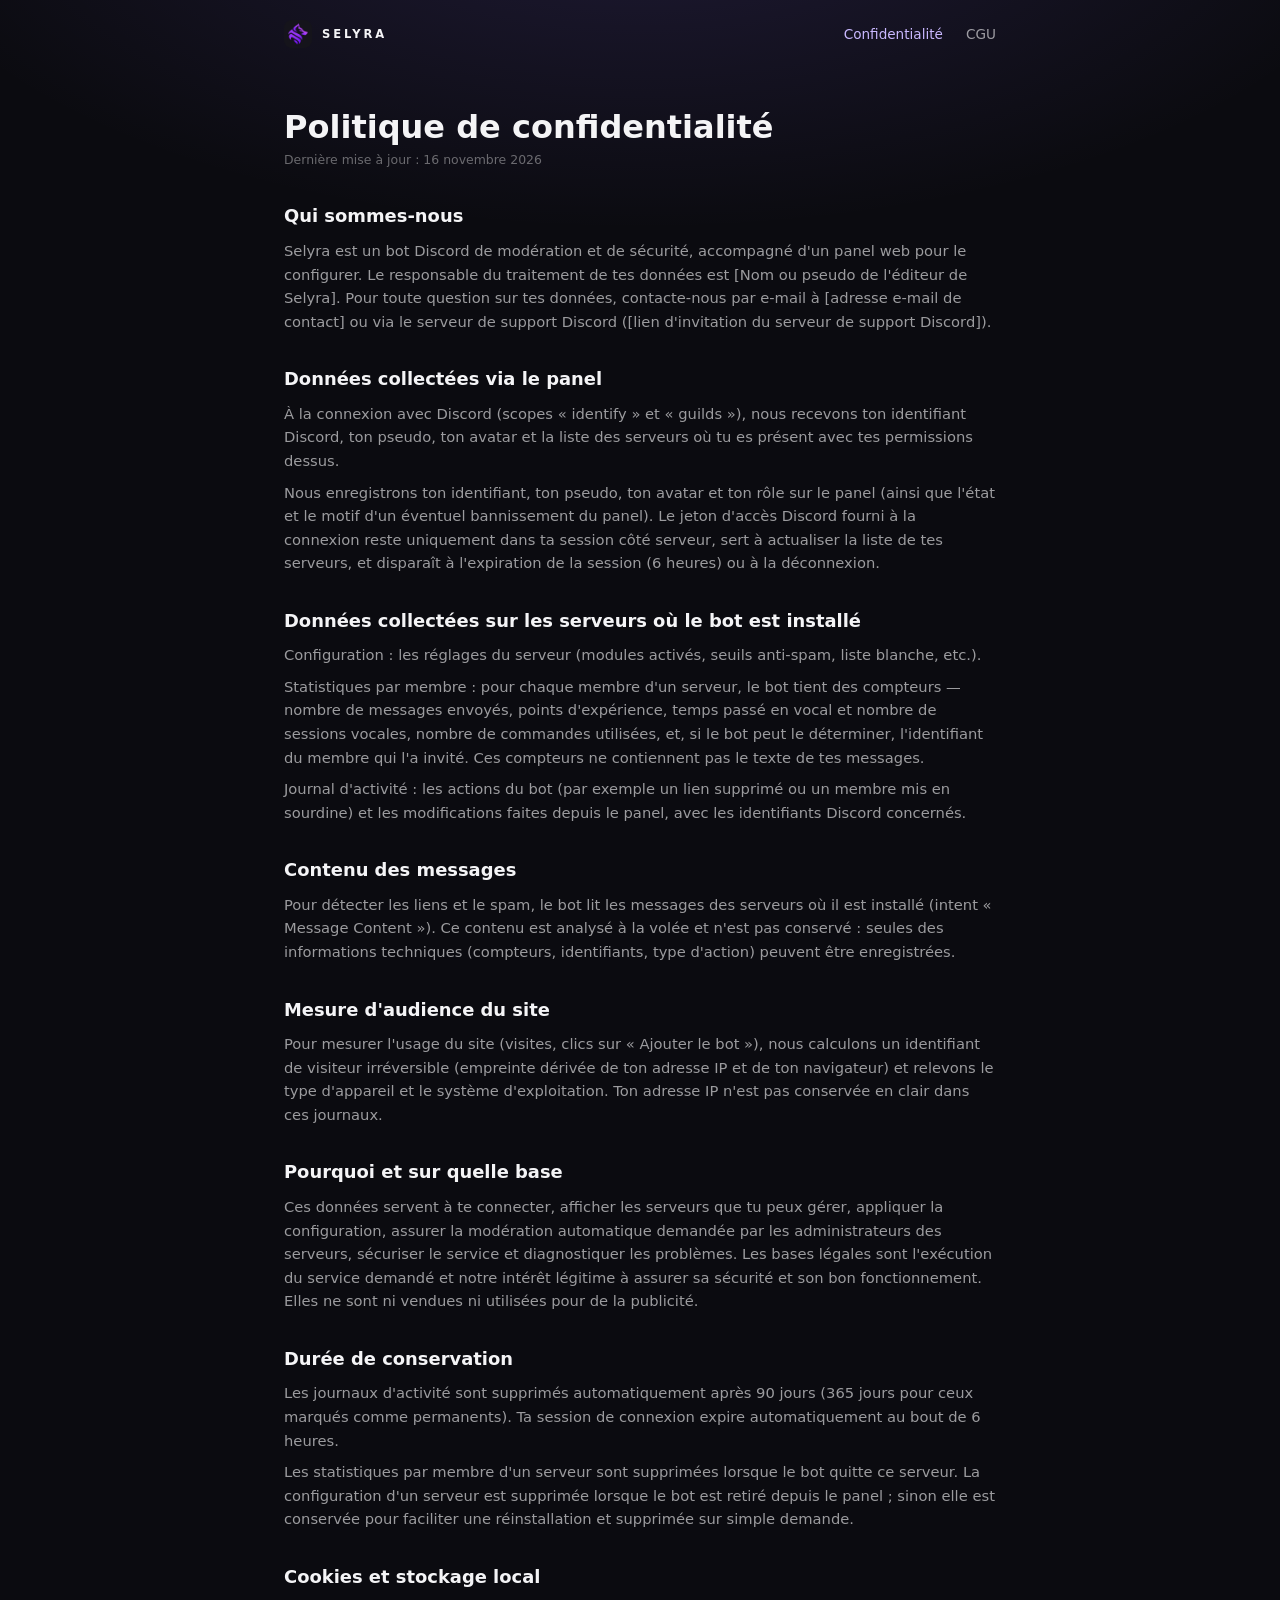
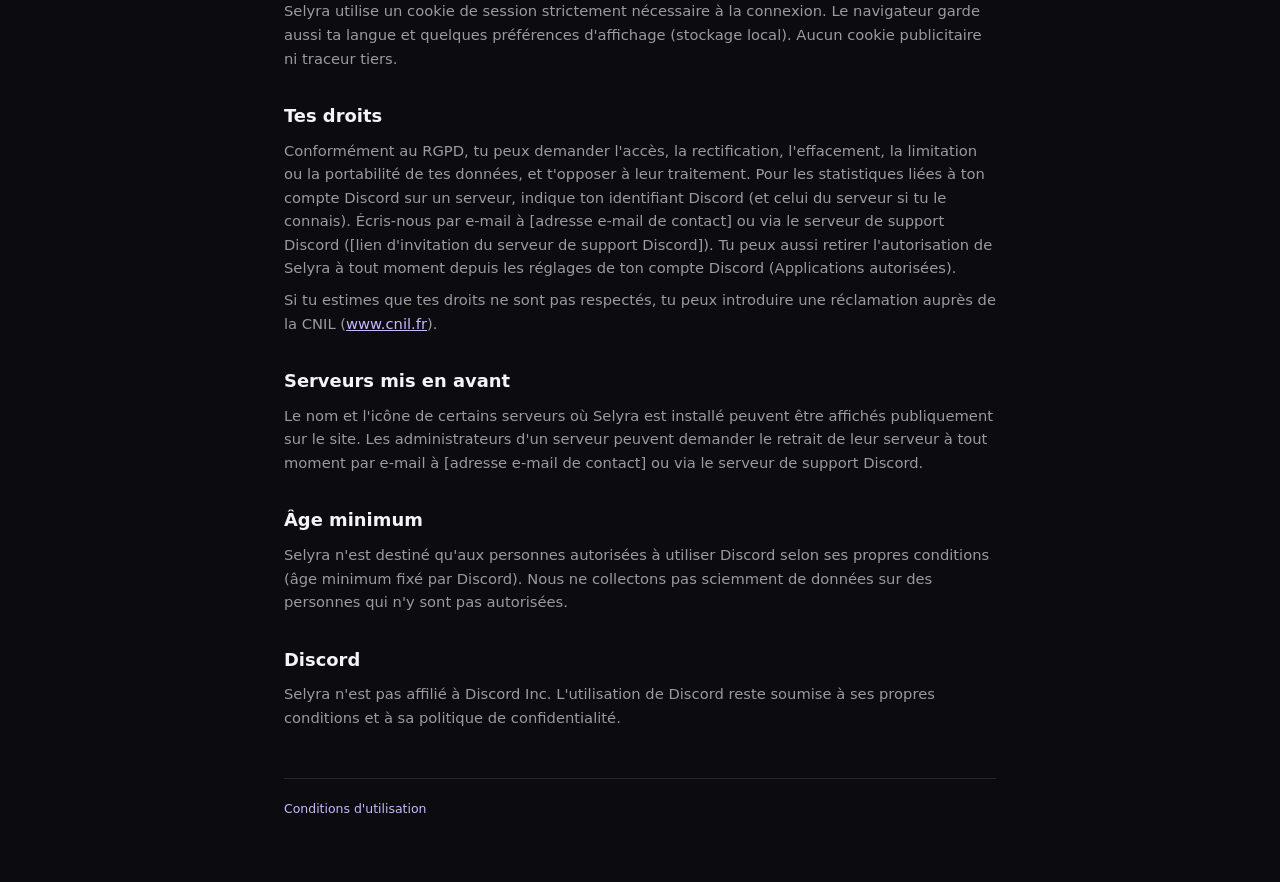
==== privacy.html @ 271e82d6 "selyra legal" ====
<!doctype html>
<html lang="fr">
<head>
  <meta charset="utf-8">
  <meta name="viewport" content="width=device-width, initial-scale=1">
  <title>Politique de confidentialité – Selyra</title>
  <meta name="description" content="Politique de confidentialité de Selyra, bot Discord de modération et de sécurité.">
  <link rel="icon" href="selyra.webp" type="image/webp">
  <link rel="stylesheet" href="style.css">
</head>
<body>
<div class="wrap">
  <header class="topbar">
    <a class="brand" href="index.html"><img src="selyra.webp" alt="">SELYRA</a>
    <nav>
      <a href="privacy.html" aria-current="page">Confidentialité</a>
      <a href="terms.html">CGU</a>
    </nav>
  </header>

  <main>
    <h1>Politique de confidentialité</h1>
    <p class="updated">Dernière mise à jour : 16 novembre 2026</p>

    <section>
      <h2>Qui sommes-nous</h2>
      <p>Selyra est un bot Discord de modération et de sécurité, accompagné d'un panel web pour le configurer. Le responsable du traitement de tes données est <span data-c="editor">[Nom ou pseudo de l'éditeur de Selyra]</span>. Pour toute question sur tes données, contacte-nous par e-mail à <span data-c="email">[adresse e-mail de contact]</span> ou via le serveur de support Discord (<span data-c="support">[lien d'invitation du serveur de support Discord]</span>).</p>
    </section>

    <section>
      <h2>Données collectées via le panel</h2>
      <p>À la connexion avec Discord (scopes « identify » et « guilds »), nous recevons ton identifiant Discord, ton pseudo, ton avatar et la liste des serveurs où tu es présent avec tes permissions dessus.</p>
      <p>Nous enregistrons ton identifiant, ton pseudo, ton avatar et ton rôle sur le panel (ainsi que l'état et le motif d'un éventuel bannissement du panel). Le jeton d'accès Discord fourni à la connexion reste uniquement dans ta session côté serveur, sert à actualiser la liste de tes serveurs, et disparaît à l'expiration de la session (6 heures) ou à la déconnexion.</p>
    </section>

    <section>
      <h2>Données collectées sur les serveurs où le bot est installé</h2>
      <p>Configuration : les réglages du serveur (modules activés, seuils anti-spam, liste blanche, etc.).</p>
      <p>Statistiques par membre : pour chaque membre d'un serveur, le bot tient des compteurs — nombre de messages envoyés, points d'expérience, temps passé en vocal et nombre de sessions vocales, nombre de commandes utilisées, et, si le bot peut le déterminer, l'identifiant du membre qui l'a invité. Ces compteurs ne contiennent pas le texte de tes messages.</p>
      <p>Journal d'activité : les actions du bot (par exemple un lien supprimé ou un membre mis en sourdine) et les modifications faites depuis le panel, avec les identifiants Discord concernés.</p>
    </section>

    <section>
      <h2>Contenu des messages</h2>
      <p>Pour détecter les liens et le spam, le bot lit les messages des serveurs où il est installé (intent « Message Content »). Ce contenu est analysé à la volée et n'est pas conservé : seules des informations techniques (compteurs, identifiants, type d'action) peuvent être enregistrées.</p>
    </section>

    <section>
      <h2>Mesure d'audience du site</h2>
      <p>Pour mesurer l'usage du site (visites, clics sur « Ajouter le bot »), nous calculons un identifiant de visiteur irréversible (empreinte dérivée de ton adresse IP et de ton navigateur) et relevons le type d'appareil et le système d'exploitation. Ton adresse IP n'est pas conservée en clair dans ces journaux.</p>
    </section>

    <section>
      <h2>Pourquoi et sur quelle base</h2>
      <p>Ces données servent à te connecter, afficher les serveurs que tu peux gérer, appliquer la configuration, assurer la modération automatique demandée par les administrateurs des serveurs, sécuriser le service et diagnostiquer les problèmes. Les bases légales sont l'exécution du service demandé et notre intérêt légitime à assurer sa sécurité et son bon fonctionnement. Elles ne sont ni vendues ni utilisées pour de la publicité.</p>
    </section>

    <section>
      <h2>Durée de conservation</h2>
      <p>Les journaux d'activité sont supprimés automatiquement après 90 jours (365 jours pour ceux marqués comme permanents). Ta session de connexion expire automatiquement au bout de 6 heures.</p>
      <p>Les statistiques par membre d'un serveur sont supprimées lorsque le bot quitte ce serveur. La configuration d'un serveur est supprimée lorsque le bot est retiré depuis le panel ; sinon elle est conservée pour faciliter une réinstallation et supprimée sur simple demande.</p>
    </section>

    <section>
      <h2>Cookies et stockage local</h2>
      <p>Selyra utilise un cookie de session strictement nécessaire à la connexion. Le navigateur garde aussi ta langue et quelques préférences d'affichage (stockage local). Aucun cookie publicitaire ni traceur tiers.</p>
    </section>

    <section>
      <h2>Tes droits</h2>
      <p>Conformément au RGPD, tu peux demander l'accès, la rectification, l'effacement, la limitation ou la portabilité de tes données, et t'opposer à leur traitement. Pour les statistiques liées à ton compte Discord sur un serveur, indique ton identifiant Discord (et celui du serveur si tu le connais). Écris-nous par e-mail à <span data-c="email">[adresse e-mail de contact]</span> ou via le serveur de support Discord (<span data-c="support">[lien d'invitation du serveur de support Discord]</span>). Tu peux aussi retirer l'autorisation de Selyra à tout moment depuis les réglages de ton compte Discord (Applications autorisées).</p>
      <p>Si tu estimes que tes droits ne sont pas respectés, tu peux introduire une réclamation auprès de la CNIL (<a href="https://www.cnil.fr" rel="noopener">www.cnil.fr</a>).</p>
    </section>

    <section>
      <h2>Serveurs mis en avant</h2>
      <p>Le nom et l'icône de certains serveurs où Selyra est installé peuvent être affichés publiquement sur le site. Les administrateurs d'un serveur peuvent demander le retrait de leur serveur à tout moment par e-mail à <span data-c="email">[adresse e-mail de contact]</span> ou via le serveur de support Discord.</p>
    </section>

    <section>
      <h2>Âge minimum</h2>
      <p>Selyra n'est destiné qu'aux personnes autorisées à utiliser Discord selon ses propres conditions (âge minimum fixé par Discord). Nous ne collectons pas sciemment de données sur des personnes qui n'y sont pas autorisées.</p>
    </section>

    <section>
      <h2>Discord</h2>
      <p>Selyra n'est pas affilié à Discord Inc. L'utilisation de Discord reste soumise à ses propres conditions et à sa politique de confidentialité.</p>
    </section>
  </main>

  <footer>
    <a href="terms.html">Conditions d'utilisation</a>
  </footer>
</div>
<script src="site.js"></script>
</body>
</html>
---- style.css ----
:root {
  --bg: #0b0b10;
  --bg-card: #12121a;
  --text: #f4f4f6;
  --text-soft: rgba(244, 244, 246, 0.62);
  --text-faint: rgba(244, 244, 246, 0.4);
  --accent: #c9b8ff;
  --border: rgba(201, 184, 255, 0.14);
}

* { box-sizing: border-box; }

html { scroll-behavior: smooth; }

body {
  margin: 0;
  background: radial-gradient(1100px 500px at 50% -120px, rgba(139, 108, 255, 0.16), transparent 70%), var(--bg);
  background-repeat: no-repeat;
  color: var(--text);
  font-family: system-ui, -apple-system, "Segoe UI", Roboto, sans-serif;
  line-height: 1.6;
  min-height: 100vh;
}

.wrap {
  max-width: 760px;
  margin: 0 auto;
  padding: 0 24px 64px;
}

.topbar {
  display: flex;
  align-items: center;
  justify-content: space-between;
  gap: 16px;
  padding: 20px 0;
}

.brand {
  display: flex;
  align-items: center;
  gap: 10px;
  color: var(--text);
  text-decoration: none;
  font-size: 0.72rem;
  letter-spacing: 0.25em;
  font-weight: 600;
}

.brand img {
  width: 28px;
  height: 28px;
  border-radius: 8px;
}

nav a {
  color: var(--text-soft);
  text-decoration: none;
  font-size: 0.85rem;
  margin-left: 18px;
}

nav a:hover,
nav a[aria-current="page"] { color: var(--accent); }

h1 {
  margin: 40px 0 4px;
  font-size: 2rem;
  font-weight: 650;
  line-height: 1.2;
}

.updated {
  margin: 0;
  font-size: 0.78rem;
  color: var(--text-faint);
}

section { margin-top: 32px; }

h2 {
  margin: 0 0 6px;
  font-size: 1.12rem;
  font-weight: 650;
}

p {
  margin: 8px 0 0;
  font-size: 0.92rem;
  color: var(--text-soft);
}

a { color: var(--accent); }

.card {
  background: var(--bg-card);
  border: 1px solid var(--border);
  border-radius: 14px;
  padding: 18px 20px;
}

.home-list {
  display: grid;
  gap: 14px;
  margin-top: 28px;
}

.home-list a.card {
  text-decoration: none;
  color: var(--text);
  transition: border-color 0.15s, transform 0.15s;
}

.home-list a.card:hover {
  border-color: rgba(201, 184, 255, 0.4);
  transform: translateY(-1px);
}

.home-list strong { display: block; font-size: 1.02rem; }
.home-list span { font-size: 0.85rem; color: var(--text-soft); }

footer {
  margin-top: 48px;
  padding-top: 20px;
  border-top: 1px solid var(--border);
  font-size: 0.78rem;
  color: var(--text-faint);
}

footer a { text-decoration: none; }
footer a:hover { text-decoration: underline; }

@media (max-width: 520px) {
  h1 { font-size: 1.6rem; }
  nav a { margin-left: 12px; }
}
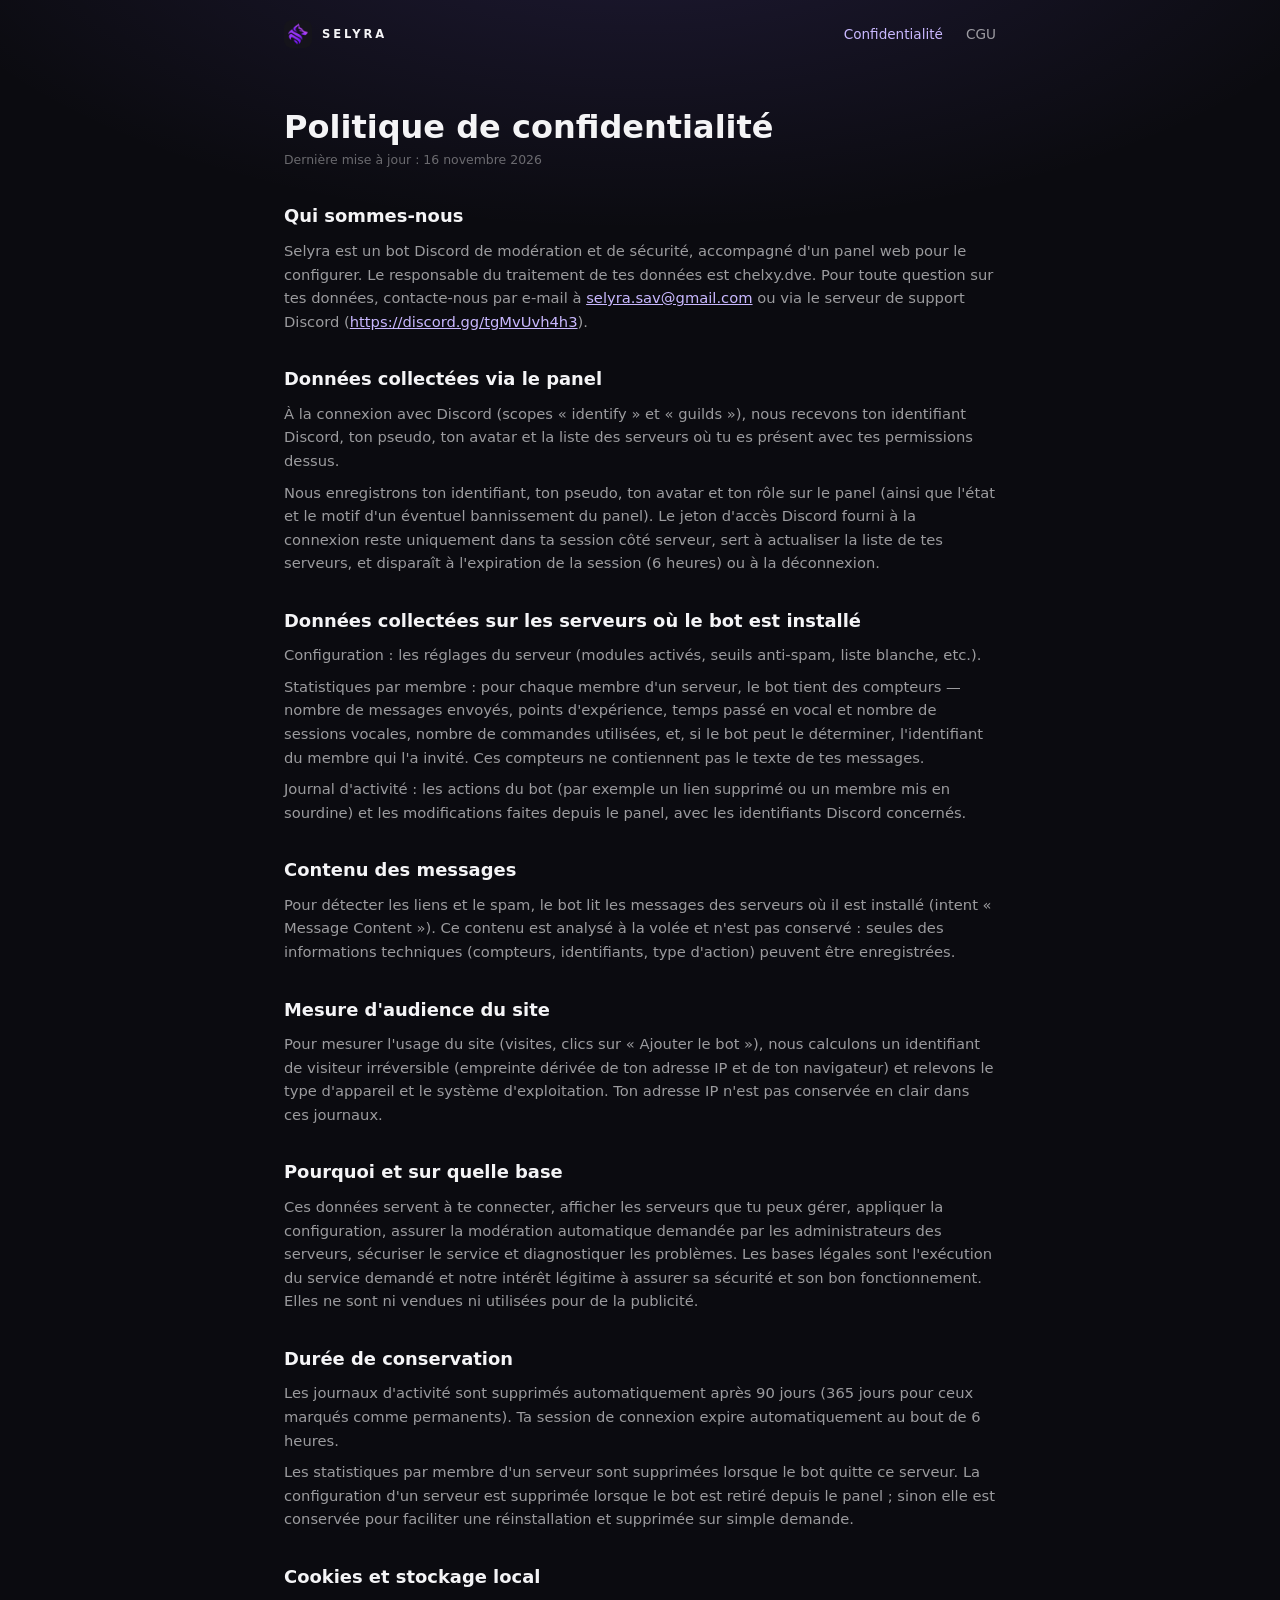
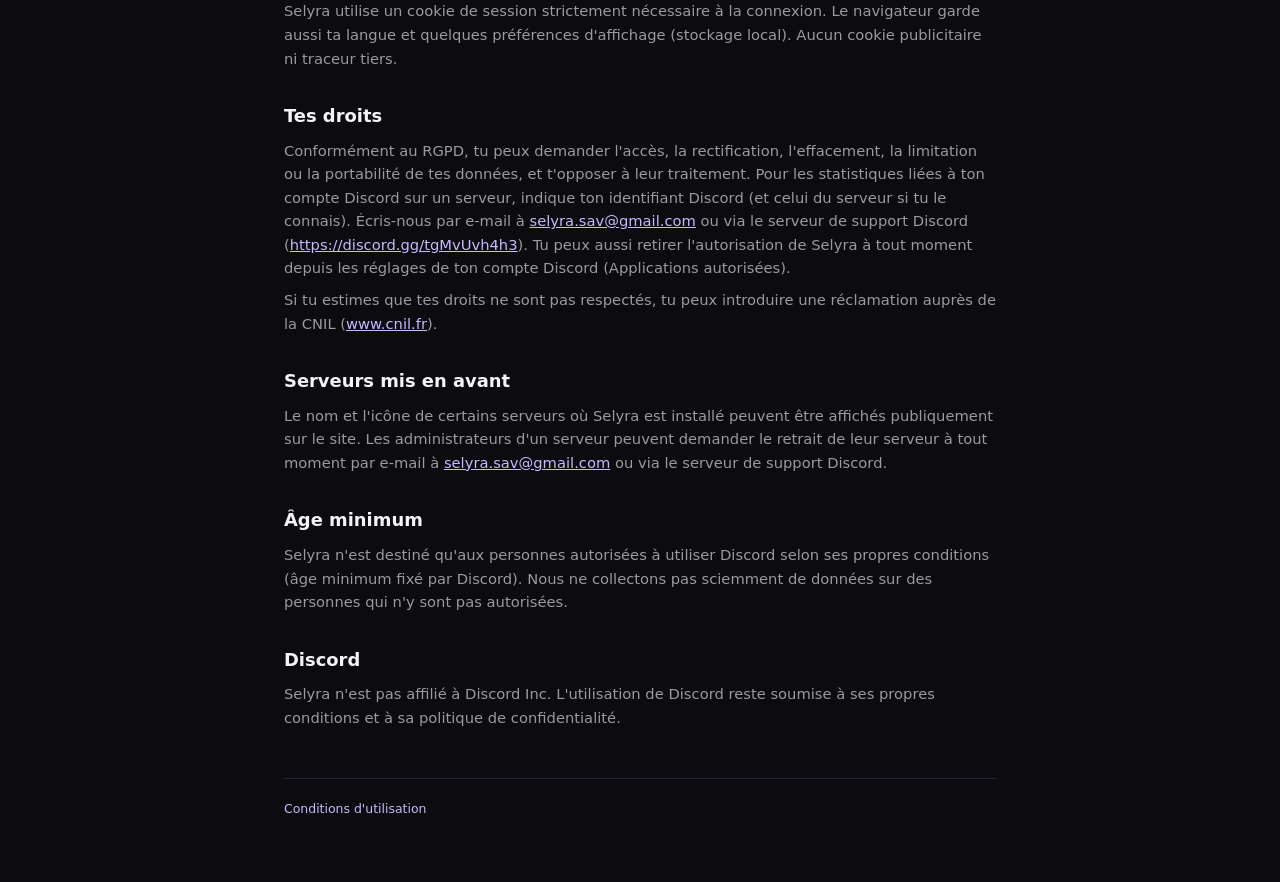
==== commit 080ca363: "modification" ====
--- a/privacy.html
+++ b/privacy.html
@@ -24,7 +24,7 @@
 
     <section>
       <h2>Qui sommes-nous</h2>
-      <p>Selyra est un bot Discord de modération et de sécurité, accompagné d'un panel web pour le configurer. Le responsable du traitement de tes données est <span data-c="editor">[Nom ou pseudo de l'éditeur de Selyra]</span>. Pour toute question sur tes données, contacte-nous par e-mail à <span data-c="email">[adresse e-mail de contact]</span> ou via le serveur de support Discord (<span data-c="support">[lien d'invitation du serveur de support Discord]</span>).</p>
+      <p>Selyra est un bot Discord de modération et de sécurité, accompagné d'un panel web pour le configurer. Le responsable du traitement de tes données est chelxy.dve. Pour toute question sur tes données, contacte-nous par e-mail à <a href="mailto:selyra.sav@gmail.com">selyra.sav@gmail.com</a> ou via le serveur de support Discord (<a href="https://discord.gg/tgMvUvh4h3" rel="noopener">https://discord.gg/tgMvUvh4h3</a>).</p>
     </section>
 
     <section>
@@ -68,13 +68,13 @@
 
     <section>
       <h2>Tes droits</h2>
-      <p>Conformément au RGPD, tu peux demander l'accès, la rectification, l'effacement, la limitation ou la portabilité de tes données, et t'opposer à leur traitement. Pour les statistiques liées à ton compte Discord sur un serveur, indique ton identifiant Discord (et celui du serveur si tu le connais). Écris-nous par e-mail à <span data-c="email">[adresse e-mail de contact]</span> ou via le serveur de support Discord (<span data-c="support">[lien d'invitation du serveur de support Discord]</span>). Tu peux aussi retirer l'autorisation de Selyra à tout moment depuis les réglages de ton compte Discord (Applications autorisées).</p>
+      <p>Conformément au RGPD, tu peux demander l'accès, la rectification, l'effacement, la limitation ou la portabilité de tes données, et t'opposer à leur traitement. Pour les statistiques liées à ton compte Discord sur un serveur, indique ton identifiant Discord (et celui du serveur si tu le connais). Écris-nous par e-mail à <a href="mailto:selyra.sav@gmail.com">selyra.sav@gmail.com</a> ou via le serveur de support Discord (<a href="https://discord.gg/tgMvUvh4h3" rel="noopener">https://discord.gg/tgMvUvh4h3</a>). Tu peux aussi retirer l'autorisation de Selyra à tout moment depuis les réglages de ton compte Discord (Applications autorisées).</p>
       <p>Si tu estimes que tes droits ne sont pas respectés, tu peux introduire une réclamation auprès de la CNIL (<a href="https://www.cnil.fr" rel="noopener">www.cnil.fr</a>).</p>
     </section>
 
     <section>
       <h2>Serveurs mis en avant</h2>
-      <p>Le nom et l'icône de certains serveurs où Selyra est installé peuvent être affichés publiquement sur le site. Les administrateurs d'un serveur peuvent demander le retrait de leur serveur à tout moment par e-mail à <span data-c="email">[adresse e-mail de contact]</span> ou via le serveur de support Discord.</p>
+      <p>Le nom et l'icône de certains serveurs où Selyra est installé peuvent être affichés publiquement sur le site. Les administrateurs d'un serveur peuvent demander le retrait de leur serveur à tout moment par e-mail à <a href="mailto:selyra.sav@gmail.com">selyra.sav@gmail.com</a> ou via le serveur de support Discord.</p>
     </section>
 
     <section>
@@ -92,6 +92,5 @@
     <a href="terms.html">Conditions d'utilisation</a>
   </footer>
 </div>
-<script src="site.js"></script>
 </body>
 </html>
